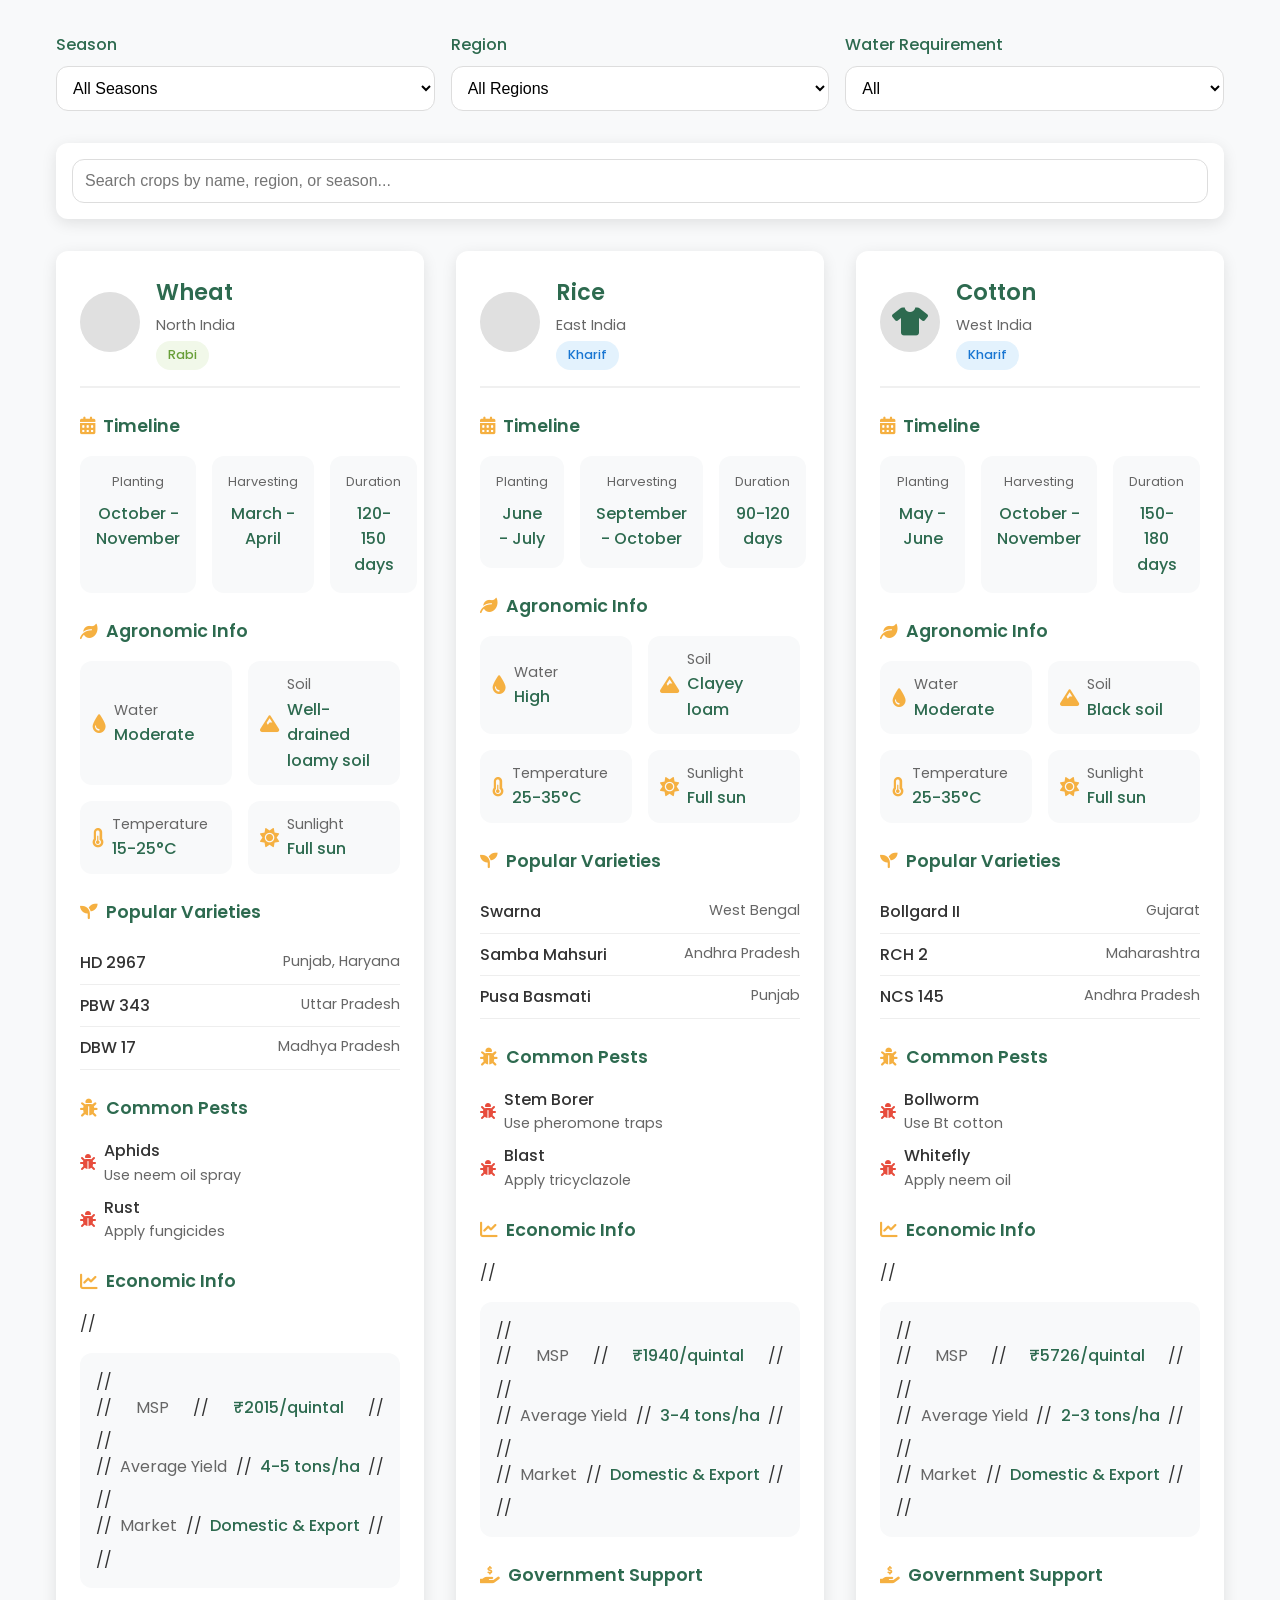
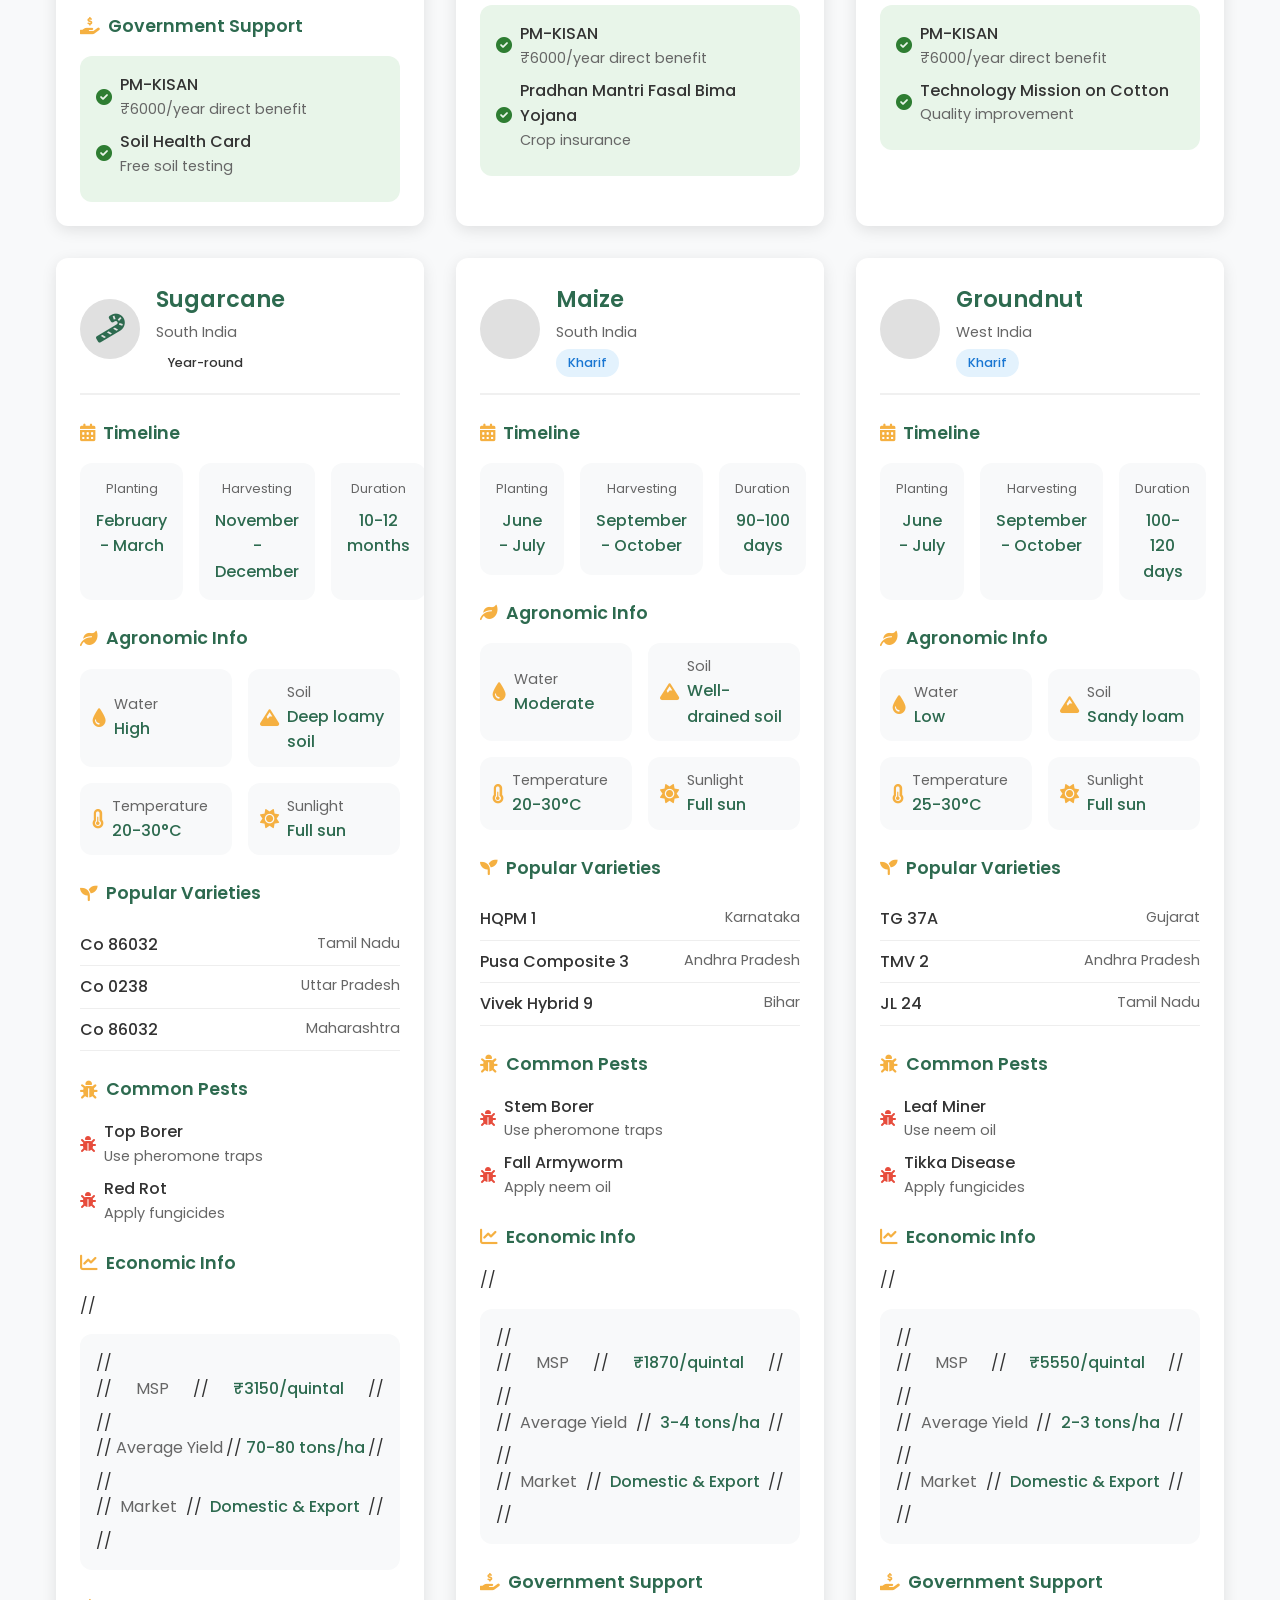
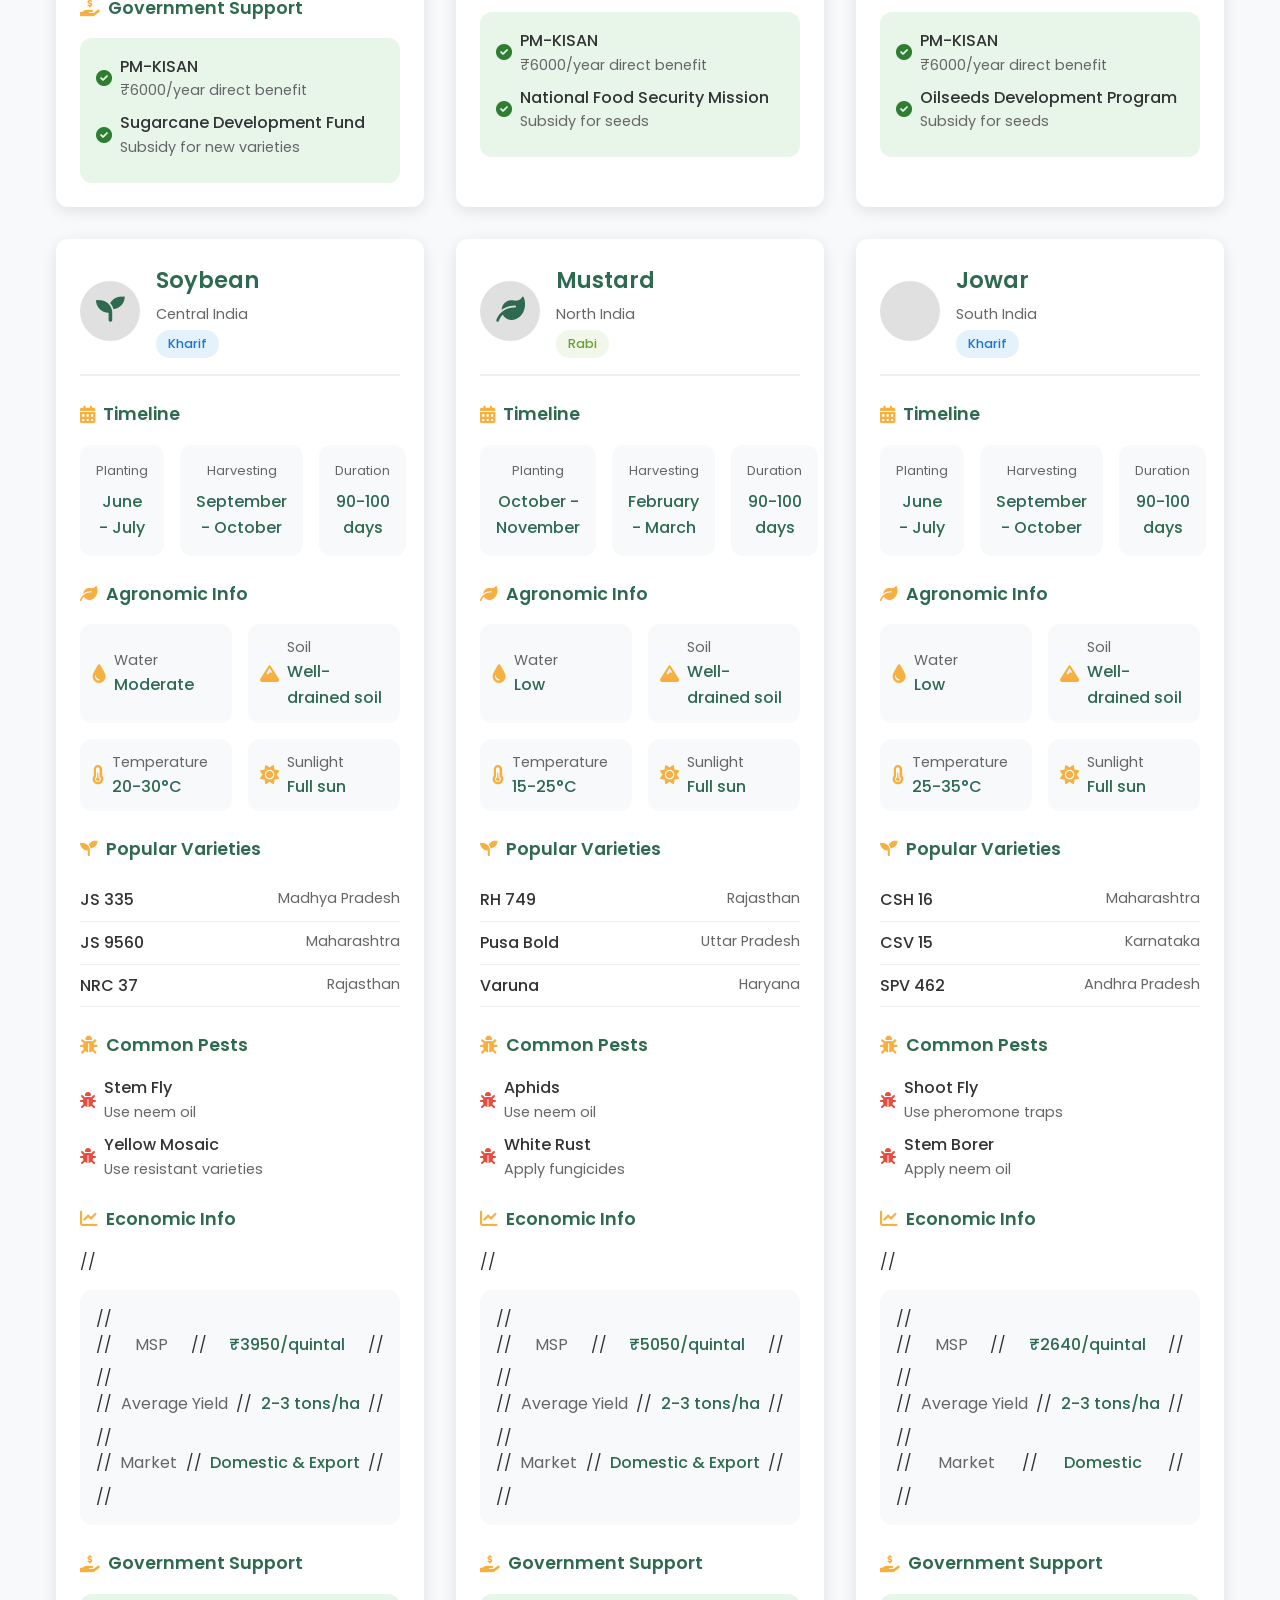
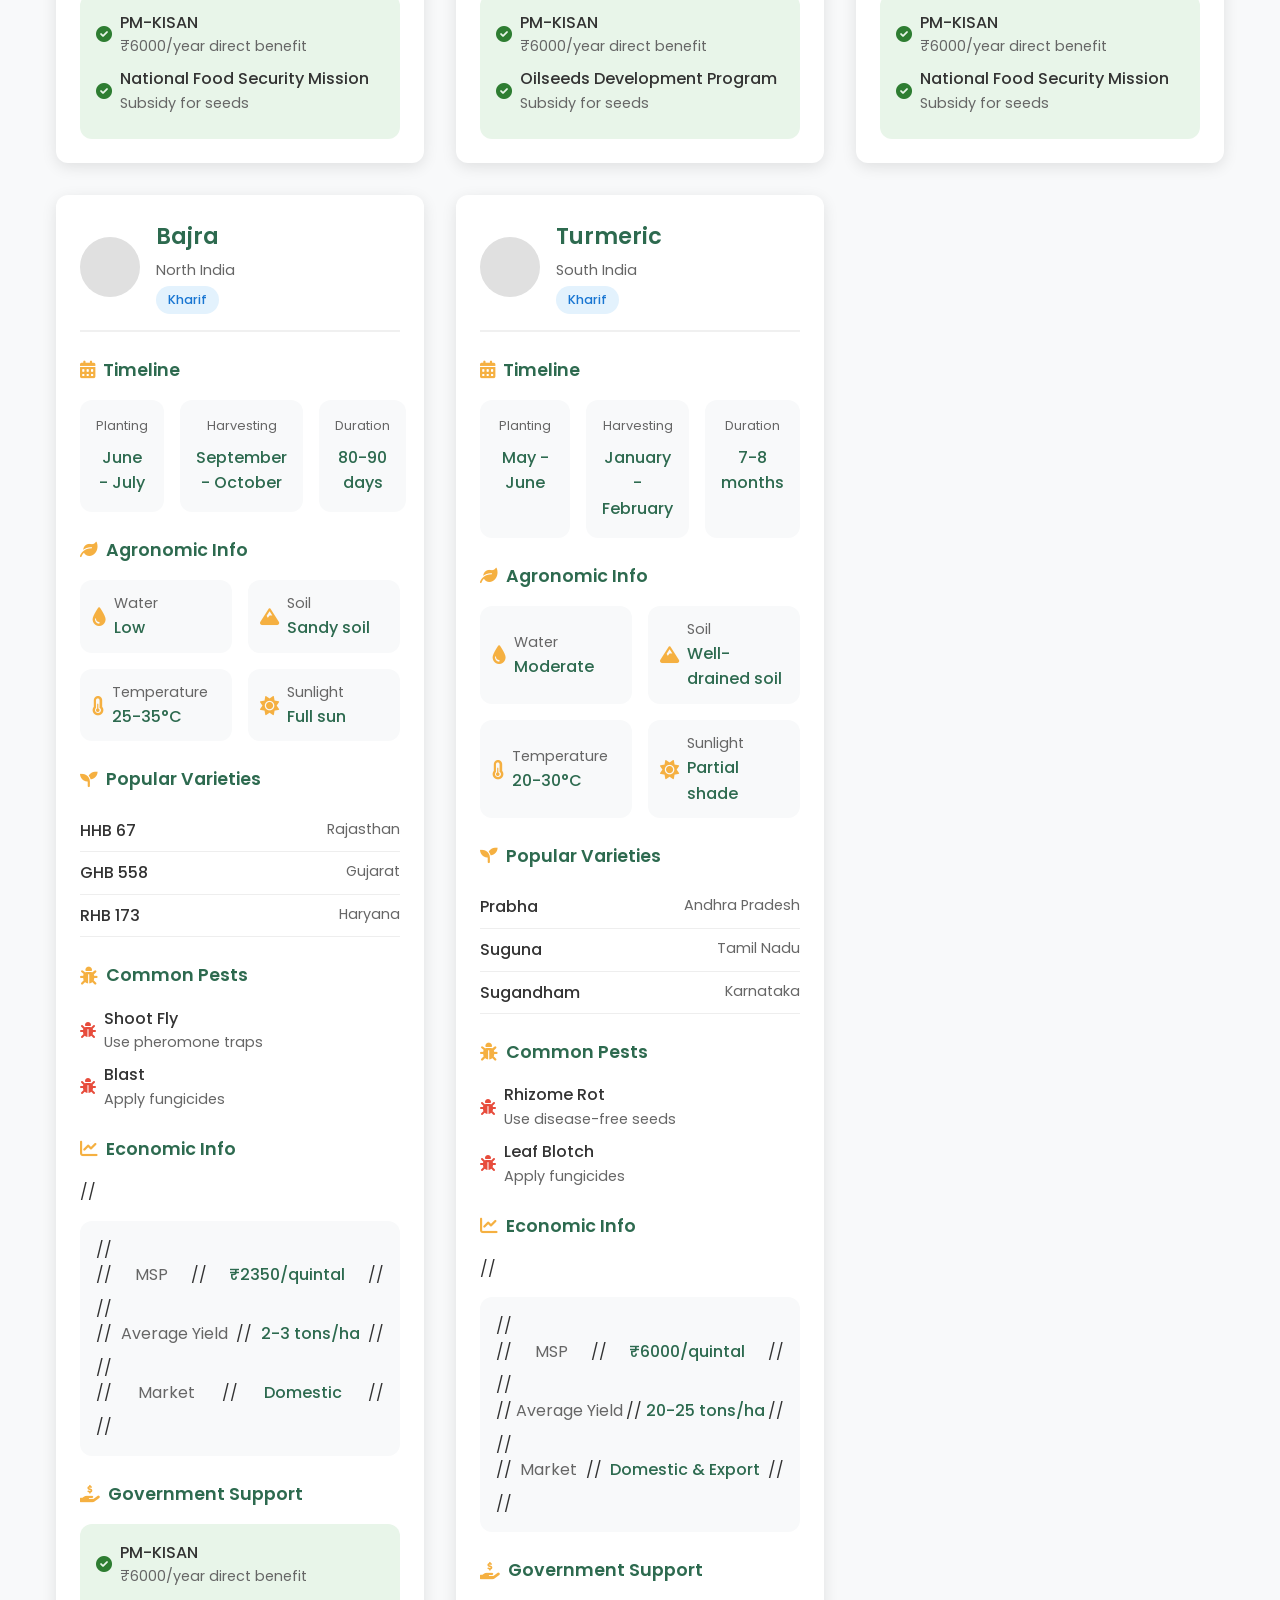
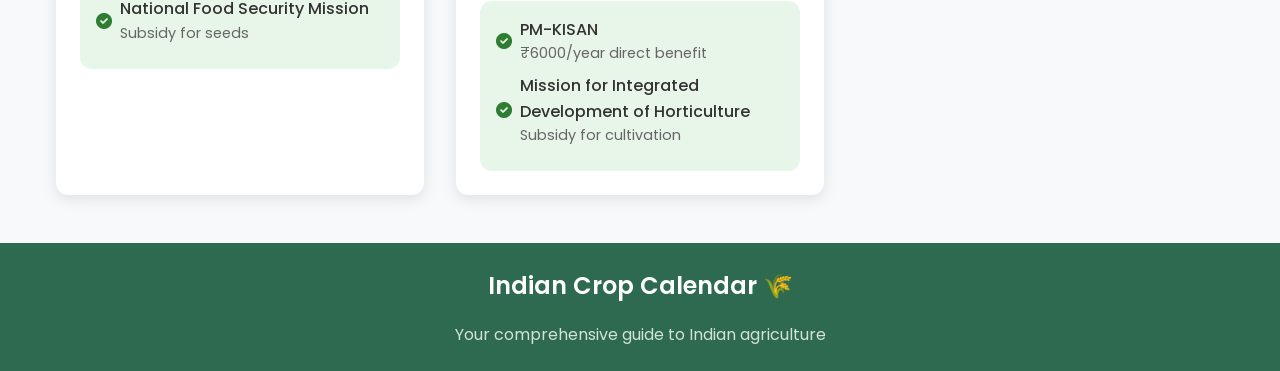
==== calender.html @ b5cad2b6 "version 1.0" ====
<!DOCTYPE html>
<html lang="en">

<head>
    <meta charset="UTF-8">
    <meta name="viewport" content="width=device-width, initial-scale=1.0">
    <title>Indian Crop Calendar - Smart Farming</title>
    <link rel="stylesheet" href="https://cdnjs.cloudflare.com/ajax/libs/font-awesome/6.0.0-beta3/css/all.min.css">
    <link href="https://fonts.googleapis.com/css2?family=Poppins:wght@300;400;500;600;700&display=swap"
        rel="stylesheet">
        <script src="cropdata.js"></script>
        <link rel="stylesheet" href="calender.css">
    <!-- <style>
        :root {
            --primary-color: #2d6a4f;
            --secondary-color: #40916c;
            --accent-color: #f5b041;
            --background-color: #f8f9fa;
            --card-bg: #ffffff;
            --text-color: #333333;
            --border-radius: 12px;
            --box-shadow: 0 4px 15px rgba(0, 0, 0, 0.1);
            --transition: all 0.3s ease;
        }

        * {
            margin: 0;
            padding: 0;
            box-sizing: border-box;
        }

        body {
            font-family: 'Poppins', sans-serif;
            background-color: var(--background-color);
            color: var(--text-color);
            line-height: 1.6;
        }

        .header {
            background: linear-gradient(135deg, var(--primary-color), var(--secondary-color));
            color: white;
            padding: 1.5rem;
            text-align: center;
            box-shadow: 0 2px 10px rgba(0, 0, 0, 0.1);
        }

        .header h2 {
            font-size: 1.8rem;
            font-weight: 600;
            margin: 0;
        }

        .container {
            max-width: 1200px;
            margin: 2rem auto;
            padding: 0 1rem;
        }

        .filters {
            display: flex;
            gap: 1rem;
            margin-bottom: 2rem;
            flex-wrap: wrap;
        }

        .filter-group {
            flex: 1;
            min-width: 200px;
        }

        .filter-label {
            display: block;
            margin-bottom: 0.5rem;
            font-weight: 500;
            color: var(--primary-color);
        }

        .filter-select {
            width: 100%;
            padding: 0.75rem;
            border: 1px solid #ddd;
            border-radius: var(--border-radius);
            font-size: 1rem;
            background-color: white;
        }

        .search-box {
            margin-bottom: 2rem;
            padding: 1rem;
            background: var(--card-bg);
            border-radius: var(--border-radius);
            box-shadow: var(--box-shadow);
        }

        .search-input {
            width: 100%;
            padding: 0.75rem;
            border: 1px solid #ddd;
            border-radius: var(--border-radius);
            font-size: 1rem;
        }

        .crop-grid {
            display: grid;
            grid-template-columns: repeat(auto-fill, minmax(350px, 1fr));
            gap: 2rem;
        }

        .crop-card {
            background: var(--card-bg);
            border-radius: var(--border-radius);
            box-shadow: var(--box-shadow);
            padding: 1.5rem;
            transition: var(--transition);
            overflow: hidden;
        }

        .crop-card:hover {
            transform: translateY(-5px);
            box-shadow: 0 8px 25px rgba(0, 0, 0, 0.15);
        }

        .crop-header {
            display: flex;
            align-items: center;
            gap: 1rem;
            margin-bottom: 1.5rem;
            padding-bottom: 1rem;
            border-bottom: 2px solid #f0f0f0;
        }

        .crop-icon {
            width: 60px;
            height: 60px;
            border-radius: 50%;
            background: #e0e0e0;
            display: flex;
            align-items: center;
            justify-content: center;
            font-size: 1.8rem;
            color: var(--primary-color);
        }

        .crop-title {
            flex: 1;
        }

        .crop-name {
            font-size: 1.4rem;
            font-weight: 600;
            color: var(--primary-color);
            margin-bottom: 0.25rem;
        }

        .crop-region {
            font-size: 0.9rem;
            color: #666;
            margin-bottom: 0.25rem;
        }

        .crop-season {
            display: inline-block;
            padding: 0.25rem 0.75rem;
            border-radius: 20px;
            font-size: 0.8rem;
            font-weight: 500;
        }

        .kharif {
            background: #e3f2fd;
            color: #1976d2;
        }

        .rabi {
            background: #f1f8e9;
            color: #689f38;
        }

        .zaid {
            background: #fff3e0;
            color: #f57c00;
        }

        .section-title {
            font-size: 1.1rem;
            font-weight: 600;
            color: var(--primary-color);
            margin: 1.5rem 0 1rem;
            display: flex;
            align-items: center;
            gap: 0.5rem;
        }

        .section-title i {
            color: var(--accent-color);
        }

        .timeline {
            display: grid;
            grid-template-columns: repeat(3, 1fr);
            gap: 1rem;
            margin-bottom: 1.5rem;
        }

        .timeline-item {
            background: #f8f9fa;
            padding: 1rem;
            border-radius: var(--border-radius);
            text-align: center;
        }

        .timeline-label {
            font-size: 0.8rem;
            color: #666;
            margin-bottom: 0.5rem;
        }

        .timeline-value {
            font-weight: 500;
            color: var(--primary-color);
        }

        .info-grid {
            display: grid;
            grid-template-columns: repeat(2, 1fr);
            gap: 1rem;
        }

        .info-item {
            display: flex;
            align-items: center;
            gap: 0.5rem;
            padding: 0.75rem;
            background: #f8f9fa;
            border-radius: var(--border-radius);
        }

        .info-icon {
            color: var(--accent-color);
            font-size: 1.2rem;
        }

        .info-label {
            font-size: 0.9rem;
            color: #666;
        }

        .info-value {
            font-weight: 500;
            color: var(--primary-color);
        }

        .varieties {
            margin-top: 1rem;
        }

        .variety-item {
            display: flex;
            justify-content: space-between;
            padding: 0.5rem 0;
            border-bottom: 1px solid #eee;
        }

        .variety-name {
            font-weight: 500;
        }

        .variety-region {
            color: #666;
            font-size: 0.9rem;
        }

        .pest-info {
            margin-top: 1rem;
        }

        .pest-item {
            display: flex;
            align-items: center;
            gap: 0.5rem;
            margin-bottom: 0.5rem;
        }

        .pest-icon {
            color: #e74c3c;
        }

        .pest-name {
            font-weight: 500;
        }

        .pest-solution {
            font-size: 0.9rem;
            color: #666;
        }

        .economic-info {
            margin-top: 1rem;
            padding: 1rem;
            background: #f8f9fa;
            border-radius: var(--border-radius);
        }

        .economic-item {
            display: flex;
            justify-content: space-between;
            margin-bottom: 0.5rem;
        }

        .economic-label {
            color: #666;
        }

        .economic-value {
            font-weight: 500;
            color: var(--primary-color);
        }

        .government-info {
            margin-top: 1rem;
            padding: 1rem;
            background: #e8f5e9;
            border-radius: var(--border-radius);
        }

        .scheme-item {
            display: flex;
            align-items: center;
            gap: 0.5rem;
            margin-bottom: 0.5rem;
        }

        .scheme-icon {
            color: #2e7d32;
        }

        .scheme-name {
            font-weight: 500;
        }

        .scheme-details {
            font-size: 0.9rem;
            color: #666;
        }

        .footer {
            background: var(--primary-color);
            color: white;
            text-align: center;
            padding: 1.5rem;
            margin-top: 3rem;
        }

        .footer-content {
            max-width: 1200px;
            margin: 0 auto;
        }

        .footer-title {
            font-size: 1.5rem;
            font-weight: 600;
            margin-bottom: 1rem;
        }

        .footer-subtitle {
            font-size: 1rem;
            opacity: 0.8;
        }

        @media (max-width: 768px) {
            .crop-grid {
                grid-template-columns: 1fr;
            }

            .timeline {
                grid-template-columns: 1fr;
            }

            .info-grid {
                grid-template-columns: 1fr;
            }
        }
        
    </style> -->
</head>

<body>
    
    <div class="container">
        <div class="filters">
            <div class="filter-group">
                <label class="filter-label">Season</label>
                <select class="filter-select" id="seasonFilter">
                    <option value="">All Seasons</option>
                    <option value="kharif">Kharif</option>
                    <option value="rabi">Rabi</option>
                    <option value="zaid">Zaid</option>
                </select>
            </div>
            <div class="filter-group">
                <label class="filter-label">Region</label>
                <select class="filter-select" id="regionFilter">
                    <option value="">All Regions</option>
                    <option value="north">North India</option>
                    <option value="south">South India</option>
                    <option value="east">East India</option>
                    <option value="west">West India</option>
                    <option value="central">Central India</option>
                </select>
            </div>
            <div class="filter-group">
                <label class="filter-label">Water Requirement</label>
                <select class="filter-select" id="waterFilter">
                    <option value="">All</option>
                    <option value="low">Low</option>
                    <option value="moderate">Moderate</option>
                    <option value="high">High</option>
                </select>
            </div>
        </div>

        <div class="search-box">
            <input type="text" class="search-input" placeholder="Search crops by name, region, or season..."
                id="searchInput">
        </div>

        <div class="crop-grid" id="cropGrid">
            <!-- Crop cards will be generated by JavaScript -->
        </div>
    </div>

    <footer class="footer">
        <div class="footer-content">
            <div class="footer-title">Indian Crop Calendar 🌾</div>
            <div class="footer-subtitle">Your comprehensive guide to Indian agriculture</div>
        </div>
    </footer>

    <script src="crop-data.js"></script>
    <script>
        function createCropCard(crop) {
            return `
                <div class="crop-card">
                    <div class="crop-header">
                        <div class="crop-icon">
                            <i class="fas ${crop.icon}"></i>
                        </div>
                        <div class="crop-title">
                            <div class="crop-name">${crop.name}</div>
                            <div class="crop-region">${crop.region}</div>
                            <div class="crop-season ${crop.season.toLowerCase()}">${crop.season}</div>
                        </div>
                    </div>

                    <div class="section-title">
                        <i class="fas fa-calendar-alt"></i>
                        Timeline
                    </div>
                    <div class="timeline">
                        <div class="timeline-item">
                            <div class="timeline-label">Planting</div>
                            <div class="timeline-value">${crop.planting}</div>
                        </div>
                        <div class="timeline-item">
                            <div class="timeline-label">Harvesting</div>
                            <div class="timeline-value">${crop.harvesting}</div>
                        </div>
                        <div class="timeline-item">
                            <div class="timeline-label">Duration</div>
                            <div class="timeline-value">${crop.duration}</div>
                        </div>
                    </div>

                    <div class="section-title">
                        <i class="fas fa-leaf"></i>
                        Agronomic Info
                    </div>
                    <div class="info-grid">
                        <div class="info-item">
                            <i class="fas fa-tint info-icon"></i>
                            <div>
                                <div class="info-label">Water</div>
                                <div class="info-value">${crop.water}</div>
                            </div>
                        </div>
                        <div class="info-item">
                            <i class="fas fa-mountain info-icon"></i>
                            <div>
                                <div class="info-label">Soil</div>
                                <div class="info-value">${crop.soil}</div>
                            </div>
                        </div>
                        <div class="info-item">
                            <i class="fas fa-thermometer-half info-icon"></i>
                            <div>
                                <div class="info-label">Temperature</div>
                                <div class="info-value">${crop.temperature}</div>
                            </div>
                        </div>
                        <div class="info-item">
                            <i class="fas fa-sun info-icon"></i>
                            <div>
                                <div class="info-label">Sunlight</div>
                                <div class="info-value">${crop.sunlight}</div>
                            </div>
                        </div>
                    </div>

                    <div class="section-title">
                        <i class="fas fa-seedling"></i>
                        Popular Varieties
                    </div>
                    <div class="varieties">
                        ${crop.varieties.map(v => `
                            <div class="variety-item">
                                <div class="variety-name">${v.name}</div>
                                <div class="variety-region">${v.region}</div>
                            </div>
                        `).join('')}
                    </div>

                    <div class="section-title">
                        <i class="fas fa-bug"></i>
                        Common Pests
                    </div>
                    <div class="pest-info">
                        ${crop.pests.map(p => `
                            <div class="pest-item">
                                <i class="fas fa-bug pest-icon"></i>
                                <div>
                                    <div class="pest-name">${p.name}</div>
                                    <div class="pest-solution">${p.solution}</div>
                                </div>
                            </div>
                        `).join('')}
                    </div>

                    <div class="section-title">
                        <i class="fas fa-chart-line"></i>
                        Economic Info
                    </div>
                    // <div class="economic-info">
                    //     <div class="economic-item">
                    //         <div class="economic-label">MSP</div>
                    //         <div class="economic-value">${crop.economic.msp}</div>
                    //     </div>
                    //     <div class="economic-item">
                    //         <div class="economic-label">Average Yield</div>
                    //         <div class="economic-value">${crop.economic.yield}</div>
                    //     </div>
                    //     <div class="economic-item">
                    //         <div class="economic-label">Market</div>
                    //         <div class="economic-value">${crop.economic.market}</div>
                    //     </div>
                    // </div>

                    <div class="section-title">
                        <i class="fas fa-hand-holding-usd"></i>
                        Government Support
                    </div>
                    <div class="government-info">
                        ${crop.schemes.map(s => `
                            <div class="scheme-item">
                                <i class="fas fa-check-circle scheme-icon"></i>
                                <div>
                                    <div class="scheme-name">${s.name}</div>
                                    <div class="scheme-details">${s.details}</div>
                                </div>
                            </div>
                        `).join('')}
                    </div>
                </div>
            `;
        }

        function renderCrops(cropsToRender) {
            const cropGrid = document.getElementById('cropGrid');
            cropGrid.innerHTML = cropsToRender.map(createCropCard).join('');
        }

        function filterCrops() {
            const seasonFilter = document.getElementById('seasonFilter').value.toLowerCase();
            const regionFilter = document.getElementById('regionFilter').value.toLowerCase();
            const waterFilter = document.getElementById('waterFilter').value.toLowerCase();
            const searchTerm = document.getElementById('searchInput').value.toLowerCase();

            const filteredCrops = cropData.filter(crop => {
                const matchesSeason = !seasonFilter || crop.season.toLowerCase() === seasonFilter;
                const matchesRegion = !regionFilter || crop.region.toLowerCase().includes(regionFilter);
                const matchesWater = !waterFilter || crop.water.toLowerCase() === waterFilter;
                const matchesSearch = !searchTerm ||
                    crop.name.toLowerCase().includes(searchTerm) ||
                    crop.region.toLowerCase().includes(searchTerm) ||
                    crop.season.toLowerCase().includes(searchTerm);

                return matchesSeason && matchesRegion && matchesWater && matchesSearch;
            });

            renderCrops(filteredCrops);
        }

        // Event listeners for filters
        document.getElementById('seasonFilter').addEventListener('change', filterCrops);
        document.getElementById('regionFilter').addEventListener('change', filterCrops);
        document.getElementById('waterFilter').addEventListener('change', filterCrops);
        document.getElementById('searchInput').addEventListener('input', filterCrops);

        // Initial render
        renderCrops(cropData);
    </script>
</body>

</html>
---- calender.css ----
:root {
            --primary-color: #2d6a4f;
            --secondary-color: #40916c;
            --accent-color: #f5b041;
            --background-color: #f8f9fa;
            --card-bg: #ffffff;
            --text-color: #333333;
            --border-radius: 12px;
            --box-shadow: 0 4px 15px rgba(0, 0, 0, 0.1);
            --transition: all 0.3s ease;
        }

        * {
            margin: 0;
            padding: 0;
            box-sizing: border-box;
        }

        body {
            font-family: 'Poppins', sans-serif;
            background-color: var(--background-color);
            color: var(--text-color);
            line-height: 1.6;
        }

        .header {
            background: linear-gradient(135deg, var(--primary-color), var(--secondary-color));
            color: white;
            padding: 1.5rem;
            text-align: center;
            box-shadow: 0 2px 10px rgba(0, 0, 0, 0.1);
        }

        .header h2 {
            font-size: 1.8rem;
            font-weight: 600;
            margin: 0;
        }

        .container {
            max-width: 1200px;
            margin: 2rem auto;
            padding: 0 1rem;
        }

        .filters {
            display: flex;
            gap: 1rem;
            margin-bottom: 2rem;
            flex-wrap: wrap;
        }

        .filter-group {
            flex: 1;
            min-width: 200px;
        }

        .filter-label {
            display: block;
            margin-bottom: 0.5rem;
            font-weight: 500;
            color: var(--primary-color);
        }

        .filter-select {
            width: 100%;
            padding: 0.75rem;
            border: 1px solid #ddd;
            border-radius: var(--border-radius);
            font-size: 1rem;
            background-color: white;
        }

        .search-box {
            margin-bottom: 2rem;
            padding: 1rem;
            background: var(--card-bg);
            border-radius: var(--border-radius);
            box-shadow: var(--box-shadow);
        }

        .search-input {
            width: 100%;
            padding: 0.75rem;
            border: 1px solid #ddd;
            border-radius: var(--border-radius);
            font-size: 1rem;
        }

        .crop-grid {
            display: grid;
            grid-template-columns: repeat(auto-fill, minmax(350px, 1fr));
            gap: 2rem;
        }

        .crop-card {
            background: var(--card-bg);
            border-radius: var(--border-radius);
            box-shadow: var(--box-shadow);
            padding: 1.5rem;
            transition: var(--transition);
            overflow: hidden;
        }

        .crop-card:hover {
            transform: translateY(-5px);
            box-shadow: 0 8px 25px rgba(0, 0, 0, 0.15);
        }

        .crop-header {
            display: flex;
            align-items: center;
            gap: 1rem;
            margin-bottom: 1.5rem;
            padding-bottom: 1rem;
            border-bottom: 2px solid #f0f0f0;
        }

        .crop-icon {
            width: 60px;
            height: 60px;
            border-radius: 50%;
            background: #e0e0e0;
            display: flex;
            align-items: center;
            justify-content: center;
            font-size: 1.8rem;
            color: var(--primary-color);
        }

        .crop-title {
            flex: 1;
        }

        .crop-name {
            font-size: 1.4rem;
            font-weight: 600;
            color: var(--primary-color);
            margin-bottom: 0.25rem;
        }

        .crop-region {
            font-size: 0.9rem;
            color: #666;
            margin-bottom: 0.25rem;
        }

        .crop-season {
            display: inline-block;
            padding: 0.25rem 0.75rem;
            border-radius: 20px;
            font-size: 0.8rem;
            font-weight: 500;
        }

        .kharif {
            background: #e3f2fd;
            color: #1976d2;
        }

        .rabi {
            background: #f1f8e9;
            color: #689f38;
        }

        .zaid {
            background: #fff3e0;
            color: #f57c00;
        }

        .section-title {
            font-size: 1.1rem;
            font-weight: 600;
            color: var(--primary-color);
            margin: 1.5rem 0 1rem;
            display: flex;
            align-items: center;
            gap: 0.5rem;
        }

        .section-title i {
            color: var(--accent-color);
        }

        .timeline {
            display: grid;
            grid-template-columns: repeat(3, 1fr);
            gap: 1rem;
            margin-bottom: 1.5rem;
        }

        .timeline-item {
            background: #f8f9fa;
            padding: 1rem;
            border-radius: var(--border-radius);
            text-align: center;
        }

        .timeline-label {
            font-size: 0.8rem;
            color: #666;
            margin-bottom: 0.5rem;
        }

        .timeline-value {
            font-weight: 500;
            color: var(--primary-color);
        }

        .info-grid {
            display: grid;
            grid-template-columns: repeat(2, 1fr);
            gap: 1rem;
        }

        .info-item {
            display: flex;
            align-items: center;
            gap: 0.5rem;
            padding: 0.75rem;
            background: #f8f9fa;
            border-radius: var(--border-radius);
        }

        .info-icon {
            color: var(--accent-color);
            font-size: 1.2rem;
        }

        .info-label {
            font-size: 0.9rem;
            color: #666;
        }

        .info-value {
            font-weight: 500;
            color: var(--primary-color);
        }

        .varieties {
            margin-top: 1rem;
        }

        .variety-item {
            display: flex;
            justify-content: space-between;
            padding: 0.5rem 0;
            border-bottom: 1px solid #eee;
        }

        .variety-name {
            font-weight: 500;
        }

        .variety-region {
            color: #666;
            font-size: 0.9rem;
        }

        .pest-info {
            margin-top: 1rem;
        }

        .pest-item {
            display: flex;
            align-items: center;
            gap: 0.5rem;
            margin-bottom: 0.5rem;
        }

        .pest-icon {
            color: #e74c3c;
        }

        .pest-name {
            font-weight: 500;
        }

        .pest-solution {
            font-size: 0.9rem;
            color: #666;
        }

        .economic-info {
            margin-top: 1rem;
            padding: 1rem;
            background: #f8f9fa;
            border-radius: var(--border-radius);
        }

        .economic-item {
            display: flex;
            justify-content: space-between;
            margin-bottom: 0.5rem;
        }

        .economic-label {
            color: #666;
        }

        .economic-value {
            font-weight: 500;
            color: var(--primary-color);
        }

        .government-info {
            margin-top: 1rem;
            padding: 1rem;
            background: #e8f5e9;
            border-radius: var(--border-radius);
        }

        .scheme-item {
            display: flex;
            align-items: center;
            gap: 0.5rem;
            margin-bottom: 0.5rem;
        }

        .scheme-icon {
            color: #2e7d32;
        }

        .scheme-name {
            font-weight: 500;
        }

        .scheme-details {
            font-size: 0.9rem;
            color: #666;
        }

        .footer {
            background: var(--primary-color);
            color: white;
            text-align: center;
            padding: 1.5rem;
            margin-top: 3rem;
        }

        .footer-content {
            max-width: 1200px;
            margin: 0 auto;
        }

        .footer-title {
            font-size: 1.5rem;
            font-weight: 600;
            margin-bottom: 1rem;
        }

        .footer-subtitle {
            font-size: 1rem;
            opacity: 0.8;
        }

        @media (max-width: 768px) {
            .crop-grid {
                grid-template-columns: 1fr;
            }

            .timeline {
                grid-template-columns: 1fr;
            }

            .info-grid {
                grid-template-columns: 1fr;
            }
        }
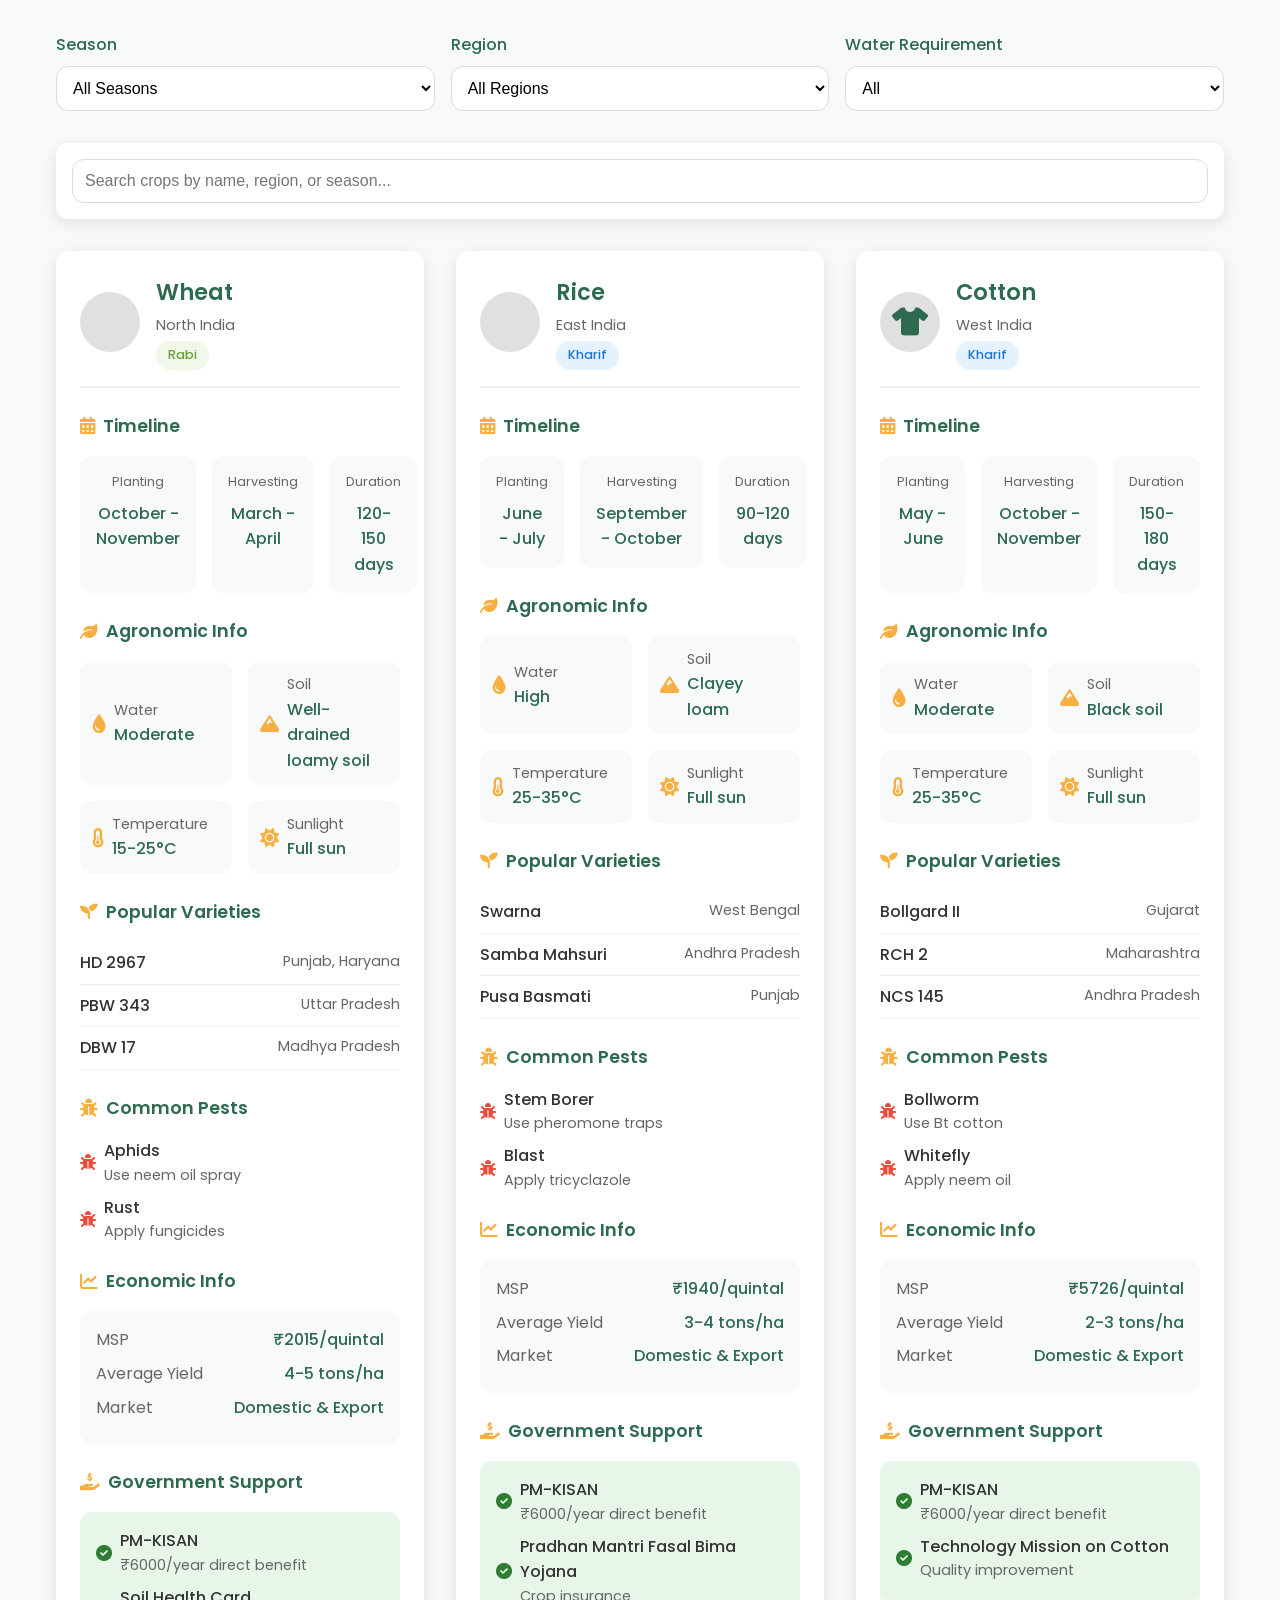
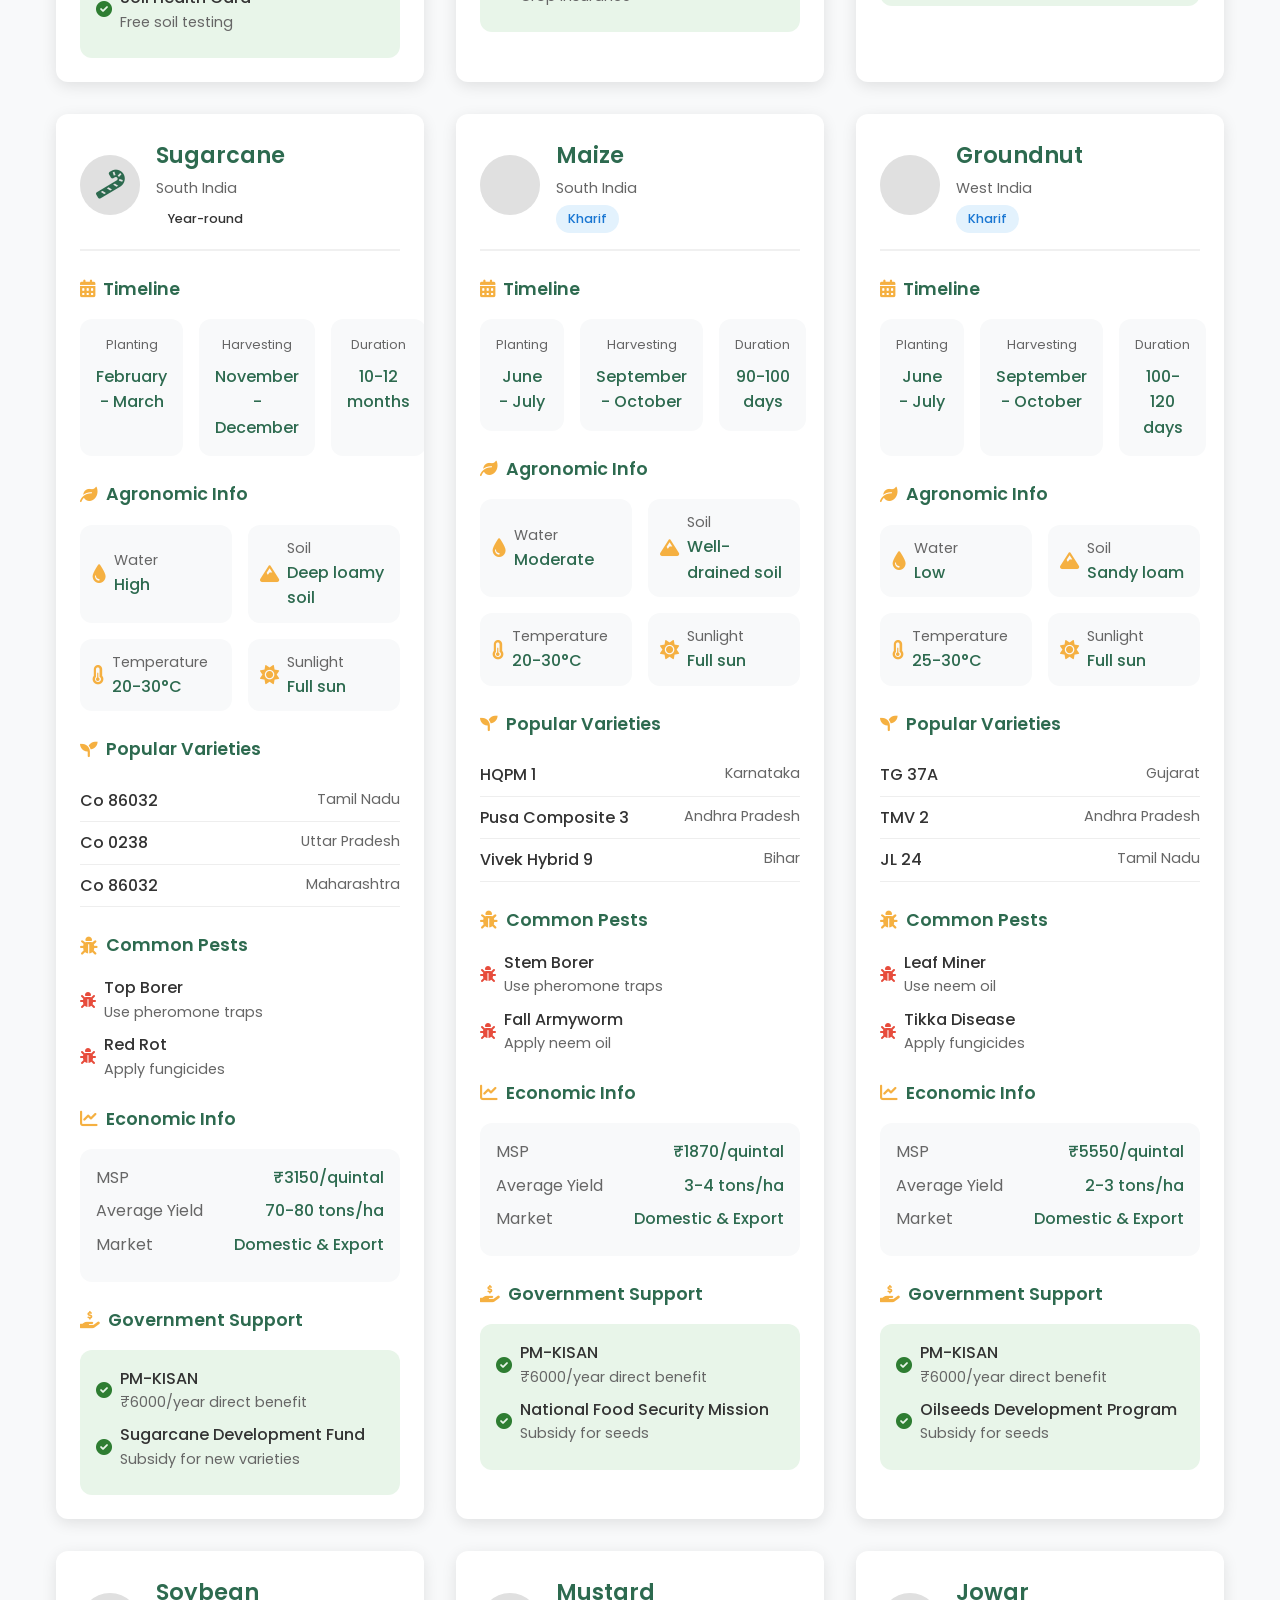
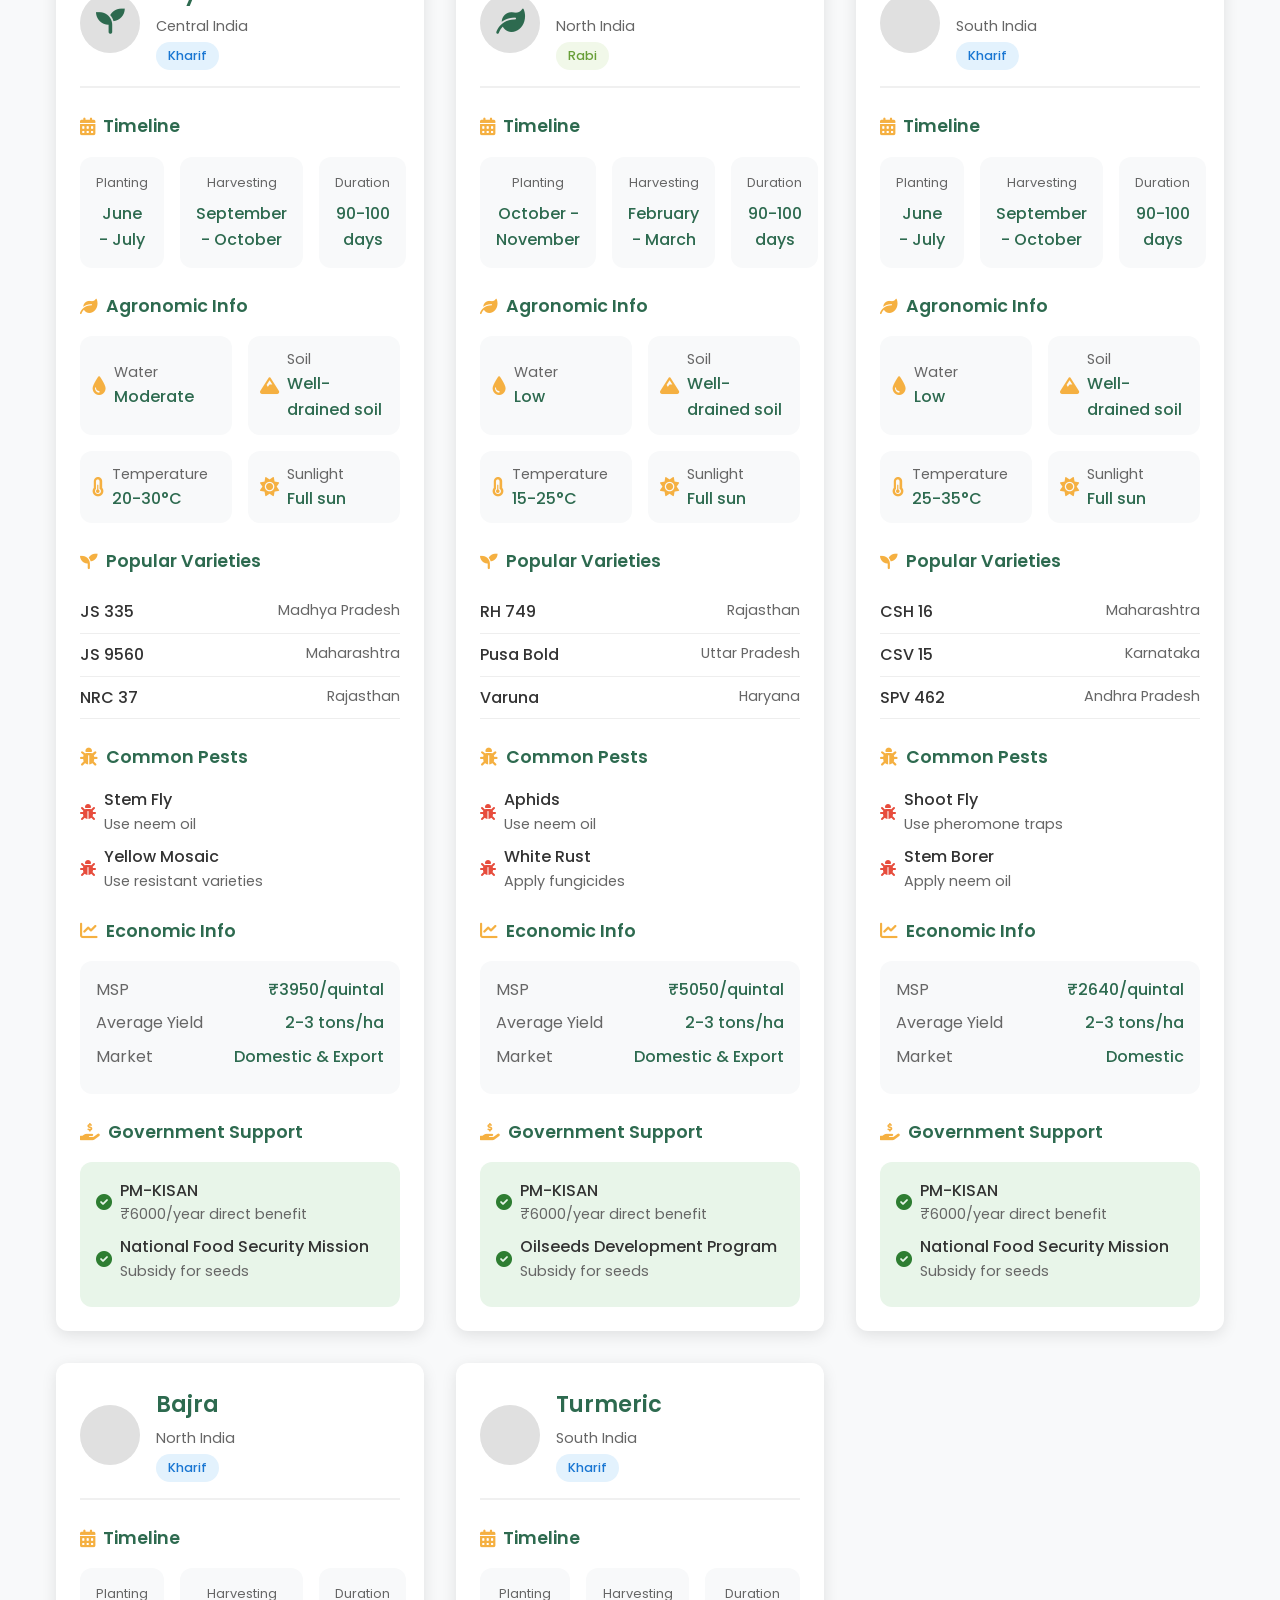
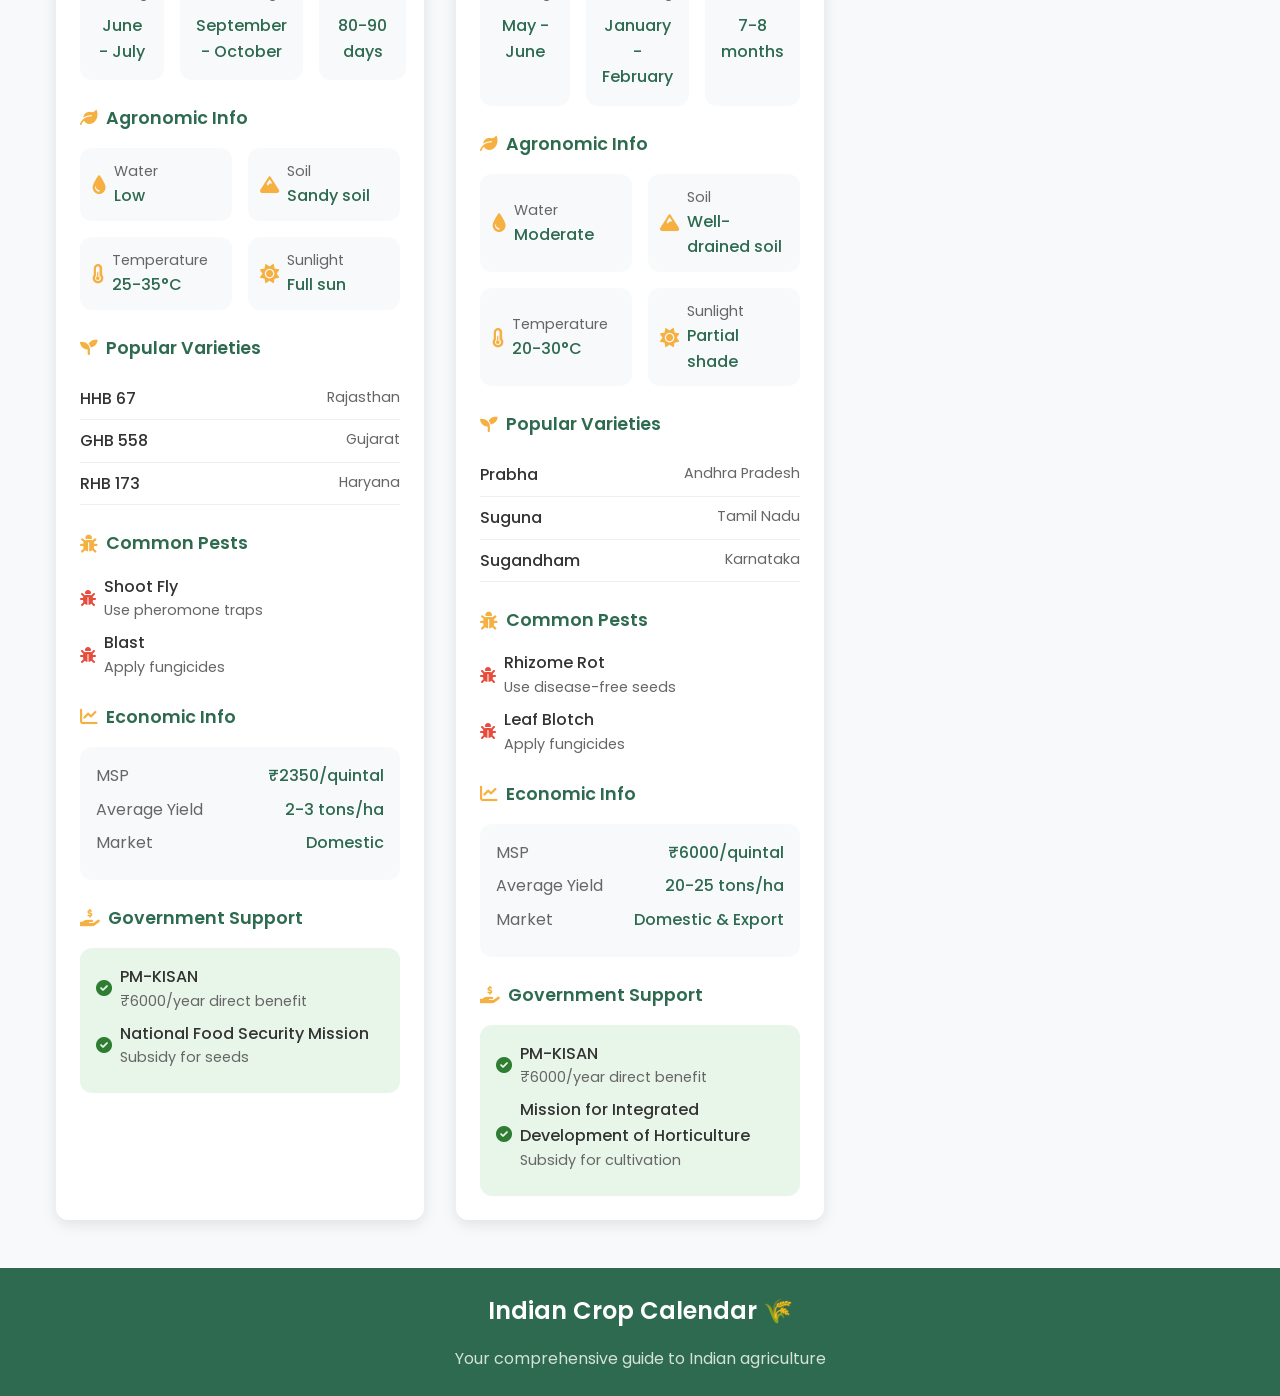
==== commit 32e4bf79: "new dashboard" ====
--- a/calender.html
+++ b/calender.html
@@ -10,378 +10,6 @@
         rel="stylesheet">
         <script src="cropdata.js"></script>
         <link rel="stylesheet" href="calender.css">
-    <!-- <style>
-        :root {
-            --primary-color: #2d6a4f;
-            --secondary-color: #40916c;
-            --accent-color: #f5b041;
-            --background-color: #f8f9fa;
-            --card-bg: #ffffff;
-            --text-color: #333333;
-            --border-radius: 12px;
-            --box-shadow: 0 4px 15px rgba(0, 0, 0, 0.1);
-            --transition: all 0.3s ease;
-        }
-
-        * {
-            margin: 0;
-            padding: 0;
-            box-sizing: border-box;
-        }
-
-        body {
-            font-family: 'Poppins', sans-serif;
-            background-color: var(--background-color);
-            color: var(--text-color);
-            line-height: 1.6;
-        }
-
-        .header {
-            background: linear-gradient(135deg, var(--primary-color), var(--secondary-color));
-            color: white;
-            padding: 1.5rem;
-            text-align: center;
-            box-shadow: 0 2px 10px rgba(0, 0, 0, 0.1);
-        }
-
-        .header h2 {
-            font-size: 1.8rem;
-            font-weight: 600;
-            margin: 0;
-        }
-
-        .container {
-            max-width: 1200px;
-            margin: 2rem auto;
-            padding: 0 1rem;
-        }
-
-        .filters {
-            display: flex;
-            gap: 1rem;
-            margin-bottom: 2rem;
-            flex-wrap: wrap;
-        }
-
-        .filter-group {
-            flex: 1;
-            min-width: 200px;
-        }
-
-        .filter-label {
-            display: block;
-            margin-bottom: 0.5rem;
-            font-weight: 500;
-            color: var(--primary-color);
-        }
-
-        .filter-select {
-            width: 100%;
-            padding: 0.75rem;
-            border: 1px solid #ddd;
-            border-radius: var(--border-radius);
-            font-size: 1rem;
-            background-color: white;
-        }
-
-        .search-box {
-            margin-bottom: 2rem;
-            padding: 1rem;
-            background: var(--card-bg);
-            border-radius: var(--border-radius);
-            box-shadow: var(--box-shadow);
-        }
-
-        .search-input {
-            width: 100%;
-            padding: 0.75rem;
-            border: 1px solid #ddd;
-            border-radius: var(--border-radius);
-            font-size: 1rem;
-        }
-
-        .crop-grid {
-            display: grid;
-            grid-template-columns: repeat(auto-fill, minmax(350px, 1fr));
-            gap: 2rem;
-        }
-
-        .crop-card {
-            background: var(--card-bg);
-            border-radius: var(--border-radius);
-            box-shadow: var(--box-shadow);
-            padding: 1.5rem;
-            transition: var(--transition);
-            overflow: hidden;
-        }
-
-        .crop-card:hover {
-            transform: translateY(-5px);
-            box-shadow: 0 8px 25px rgba(0, 0, 0, 0.15);
-        }
-
-        .crop-header {
-            display: flex;
-            align-items: center;
-            gap: 1rem;
-            margin-bottom: 1.5rem;
-            padding-bottom: 1rem;
-            border-bottom: 2px solid #f0f0f0;
-        }
-
-        .crop-icon {
-            width: 60px;
-            height: 60px;
-            border-radius: 50%;
-            background: #e0e0e0;
-            display: flex;
-            align-items: center;
-            justify-content: center;
-            font-size: 1.8rem;
-            color: var(--primary-color);
-        }
-
-        .crop-title {
-            flex: 1;
-        }
-
-        .crop-name {
-            font-size: 1.4rem;
-            font-weight: 600;
-            color: var(--primary-color);
-            margin-bottom: 0.25rem;
-        }
-
-        .crop-region {
-            font-size: 0.9rem;
-            color: #666;
-            margin-bottom: 0.25rem;
-        }
-
-        .crop-season {
-            display: inline-block;
-            padding: 0.25rem 0.75rem;
-            border-radius: 20px;
-            font-size: 0.8rem;
-            font-weight: 500;
-        }
-
-        .kharif {
-            background: #e3f2fd;
-            color: #1976d2;
-        }
-
-        .rabi {
-            background: #f1f8e9;
-            color: #689f38;
-        }
-
-        .zaid {
-            background: #fff3e0;
-            color: #f57c00;
-        }
-
-        .section-title {
-            font-size: 1.1rem;
-            font-weight: 600;
-            color: var(--primary-color);
-            margin: 1.5rem 0 1rem;
-            display: flex;
-            align-items: center;
-            gap: 0.5rem;
-        }
-
-        .section-title i {
-            color: var(--accent-color);
-        }
-
-        .timeline {
-            display: grid;
-            grid-template-columns: repeat(3, 1fr);
-            gap: 1rem;
-            margin-bottom: 1.5rem;
-        }
-
-        .timeline-item {
-            background: #f8f9fa;
-            padding: 1rem;
-            border-radius: var(--border-radius);
-            text-align: center;
-        }
-
-        .timeline-label {
-            font-size: 0.8rem;
-            color: #666;
-            margin-bottom: 0.5rem;
-        }
-
-        .timeline-value {
-            font-weight: 500;
-            color: var(--primary-color);
-        }
-
-        .info-grid {
-            display: grid;
-            grid-template-columns: repeat(2, 1fr);
-            gap: 1rem;
-        }
-
-        .info-item {
-            display: flex;
-            align-items: center;
-            gap: 0.5rem;
-            padding: 0.75rem;
-            background: #f8f9fa;
-            border-radius: var(--border-radius);
-        }
-
-        .info-icon {
-            color: var(--accent-color);
-            font-size: 1.2rem;
-        }
-
-        .info-label {
-            font-size: 0.9rem;
-            color: #666;
-        }
-
-        .info-value {
-            font-weight: 500;
-            color: var(--primary-color);
-        }
-
-        .varieties {
-            margin-top: 1rem;
-        }
-
-        .variety-item {
-            display: flex;
-            justify-content: space-between;
-            padding: 0.5rem 0;
-            border-bottom: 1px solid #eee;
-        }
-
-        .variety-name {
-            font-weight: 500;
-        }
-
-        .variety-region {
-            color: #666;
-            font-size: 0.9rem;
-        }
-
-        .pest-info {
-            margin-top: 1rem;
-        }
-
-        .pest-item {
-            display: flex;
-            align-items: center;
-            gap: 0.5rem;
-            margin-bottom: 0.5rem;
-        }
-
-        .pest-icon {
-            color: #e74c3c;
-        }
-
-        .pest-name {
-            font-weight: 500;
-        }
-
-        .pest-solution {
-            font-size: 0.9rem;
-            color: #666;
-        }
-
-        .economic-info {
-            margin-top: 1rem;
-            padding: 1rem;
-            background: #f8f9fa;
-            border-radius: var(--border-radius);
-        }
-
-        .economic-item {
-            display: flex;
-            justify-content: space-between;
-            margin-bottom: 0.5rem;
-        }
-
-        .economic-label {
-            color: #666;
-        }
-
-        .economic-value {
-            font-weight: 500;
-            color: var(--primary-color);
-        }
-
-        .government-info {
-            margin-top: 1rem;
-            padding: 1rem;
-            background: #e8f5e9;
-            border-radius: var(--border-radius);
-        }
-
-        .scheme-item {
-            display: flex;
-            align-items: center;
-            gap: 0.5rem;
-            margin-bottom: 0.5rem;
-        }
-
-        .scheme-icon {
-            color: #2e7d32;
-        }
-
-        .scheme-name {
-            font-weight: 500;
-        }
-
-        .scheme-details {
-            font-size: 0.9rem;
-            color: #666;
-        }
-
-        .footer {
-            background: var(--primary-color);
-            color: white;
-            text-align: center;
-            padding: 1.5rem;
-            margin-top: 3rem;
-        }
-
-        .footer-content {
-            max-width: 1200px;
-            margin: 0 auto;
-        }
-
-        .footer-title {
-            font-size: 1.5rem;
-            font-weight: 600;
-            margin-bottom: 1rem;
-        }
-
-        .footer-subtitle {
-            font-size: 1rem;
-            opacity: 0.8;
-        }
-
-        @media (max-width: 768px) {
-            .crop-grid {
-                grid-template-columns: 1fr;
-            }
-
-            .timeline {
-                grid-template-columns: 1fr;
-            }
-
-            .info-grid {
-                grid-template-columns: 1fr;
-            }
-        }
-        
-    </style> -->
 </head>
 
 <body>
@@ -539,20 +167,20 @@
                         <i class="fas fa-chart-line"></i>
                         Economic Info
                     </div>
-                    // <div class="economic-info">
-                    //     <div class="economic-item">
-                    //         <div class="economic-label">MSP</div>
-                    //         <div class="economic-value">${crop.economic.msp}</div>
-                    //     </div>
-                    //     <div class="economic-item">
-                    //         <div class="economic-label">Average Yield</div>
-                    //         <div class="economic-value">${crop.economic.yield}</div>
-                    //     </div>
-                    //     <div class="economic-item">
-                    //         <div class="economic-label">Market</div>
-                    //         <div class="economic-value">${crop.economic.market}</div>
-                    //     </div>
-                    // </div>
+                     <div class="economic-info">
+                         <div class="economic-item">
+                            <div class="economic-label">MSP</div>
+                            <div class="economic-value">${crop.economic.msp}</div>
+                        </div>
+                        <div class="economic-item">
+                            <div class="economic-label">Average Yield</div>
+                            <div class="economic-value">${crop.economic.yield}</div>
+                        </div>
+                        <div class="economic-item">
+                            <div class="economic-label">Market</div>
+                            <div class="economic-value">${crop.economic.market}</div>
+                        </div>
+                    </div>
 
                     <div class="section-title">
                         <i class="fas fa-hand-holding-usd"></i>
